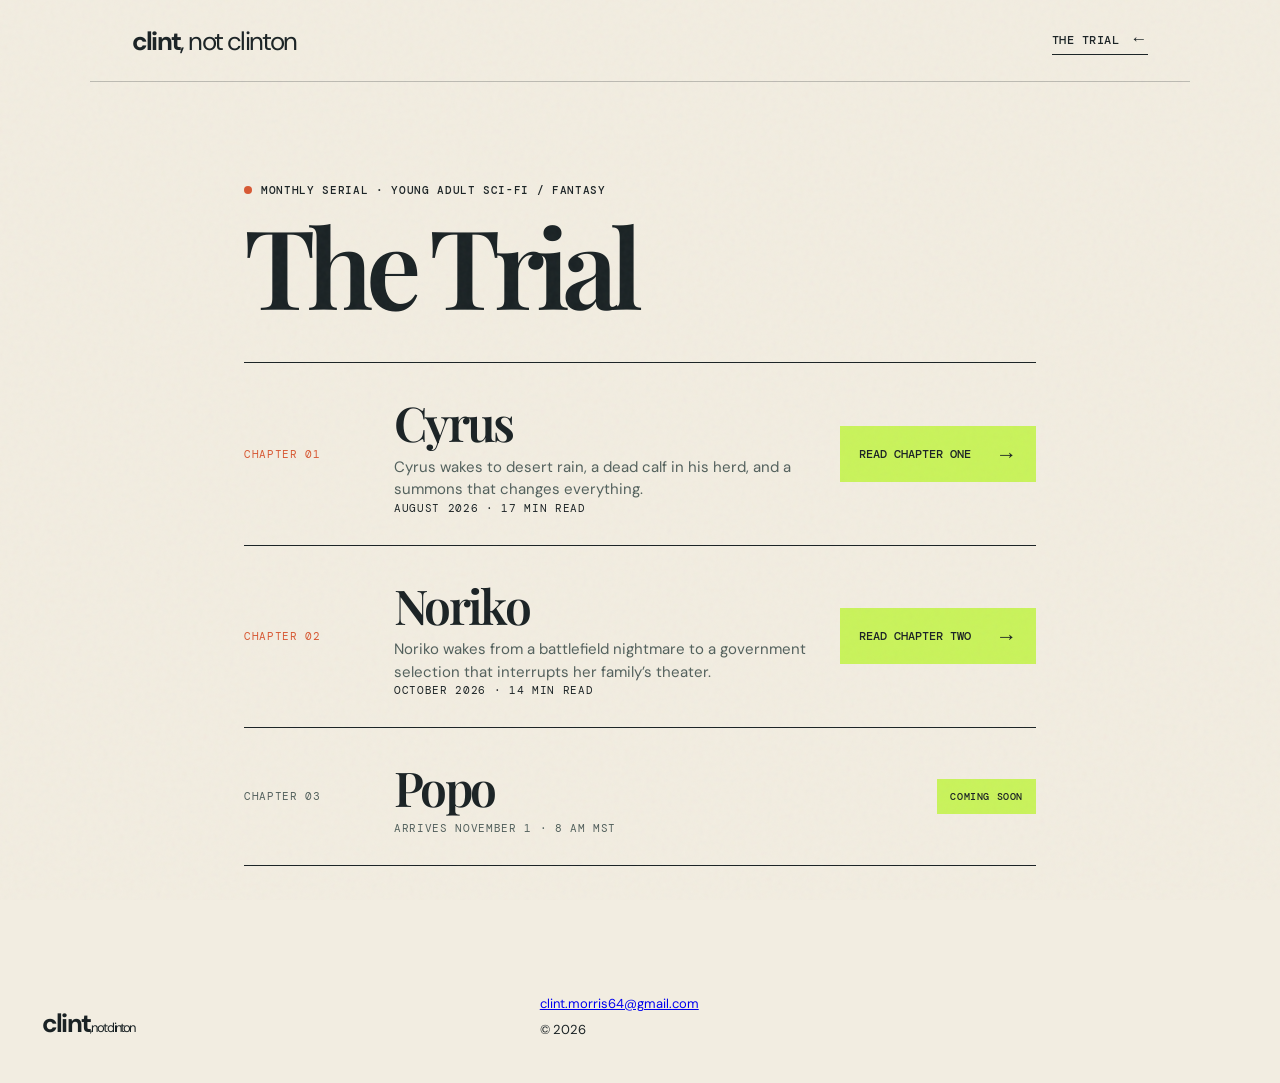
==== outputs/chapters/index.html @ 6f0dc8ef "Publish Chapter Two: Noriko" ====
<!doctype html>
<html lang="en">
  <head>
    <!-- Google tag (gtag.js) -->
    <script async src="https://www.googletagmanager.com/gtag/js?id=G-DGFQCJ4CBD"></script>
    <script>
      window.dataLayer = window.dataLayer || [];
      function gtag(){dataLayer.push(arguments);}
      gtag('js', new Date());
      gtag('config', 'G-DGFQCJ4CBD');
    </script>
    <meta charset="UTF-8" />
    <meta name="viewport" content="width=device-width, initial-scale=1.0" />
    <meta name="description" content="Read The Trial, a monthly young adult sci-fi fantasy serial by Clint." />
    <title>The Trial — Chapters | Clint, not Clinton</title>
    <link rel="preconnect" href="https://fonts.googleapis.com" />
    <link rel="preconnect" href="https://fonts.gstatic.com" crossorigin />
    <link href="https://fonts.googleapis.com/css2?family=DM+Mono:wght@400;500&family=DM+Sans:opsz,wght@9..40,400;9..40,500;9..40,700&family=Playfair+Display:ital,wght@0,600;0,700;1,600&display=swap" rel="stylesheet" />
    <link rel="stylesheet" href="../styles.css" />
    <link rel="stylesheet" href="library.css" />
  </head>
  <body class="chapters-page">
    <div class="grain" aria-hidden="true"></div>
    <header class="site-header chapters-header">
      <a class="wordmark" href="../index.html">clint<span>, not clinton</span></a>
      <a class="text-link" href="../index.html#fiction">The Trial <b>←</b></a>
    </header>
    <main>
      <section class="chapters-hero">
        <p class="eyebrow"><span></span> Monthly serial · Young adult sci-fi / fantasy</p>
        <h1>The Trial</h1>
      </section>
      <section class="chapters-list" aria-label="The Trial chapters">
        <article class="chapter-library-entry">
          <p class="chapter-library-number">Chapter 01</p>
          <div>
            <h2>Cyrus</h2>
            <p>Cyrus wakes to desert rain, a dead calf in his herd, and a summons that changes everything.</p>
            <p class="chapter-library-meta">August 2026 · 17 min read</p>
          </div>
          <a class="button" href="cyrus.html">Read Chapter One <span>→</span></a>
        </article>
        <article class="chapter-library-entry">
          <p class="chapter-library-number">Chapter 02</p>
          <div>
            <h2>Noriko</h2>
            <p>Noriko wakes from a battlefield nightmare to a government selection that interrupts her family’s theater.</p>
            <p class="chapter-library-meta">October 2026 · 14 min read</p>
          </div>
          <a class="button" href="noriko.html">Read Chapter Two <span>→</span></a>
        </article>
        <article class="chapter-library-entry coming-soon">
          <p class="chapter-library-number">Chapter 03</p>
          <div><h2>Popo</h2><p class="chapter-library-meta">Arrives November 1 · 8 AM MST</p></div>
          <span class="chapter-library-status">Coming soon</span>
        </article>
      </section>
    </main>
    <footer><a class="wordmark" href="../index.html">clint<span>, not clinton</span></a><div><a href="mailto:clint.morris64@gmail.com">clint.morris64@gmail.com</a><span>© 2026</span></div></footer>
  </body>
</html>
---- outputs/styles.css ----
:root{--ink:#1a2224;--paper:#ede7da;--acid:#c9f35b;--rust:#d85832;--line:rgba(26,34,36,.25)}*{box-sizing:border-box}html{scroll-behavior:smooth}body{margin:0;background:var(--paper);color:var(--ink);font-family:"DM Sans",sans-serif}.grain{position:fixed;inset:0;pointer-events:none;z-index:5;opacity:.055;background-image:url("data:image/svg+xml,%3Csvg viewBox='0 0 180 180' xmlns='http://www.w3.org/2000/svg'%3E%3Cfilter id='n'%3E%3CfeTurbulence type='fractalNoise' baseFrequency='.95' numOctaves='2' stitchTiles='stitch'/%3E%3C/filter%3E%3Crect width='100%25' height='100%25' filter='url(%23n)' opacity='.7'/%3E%3C/svg%3E")}.site-header{height:82px;display:flex;align-items:center;justify-content:space-between;max-width:1280px;margin:auto;padding:0 42px;border-bottom:1px solid var(--line)}.wordmark{font:700 26px "DM Sans";letter-spacing:-1.8px;color:var(--ink);text-decoration:none}.wordmark span{font-weight:400}.site-header nav{display:flex;gap:30px}.site-header nav a{color:var(--ink);text-decoration:none;font:500 13px "DM Mono";text-transform:uppercase;letter-spacing:.08em}.site-header nav .active{border-bottom:2px solid var(--rust);padding-bottom:5px}.menu-toggle{display:none;background:none;border:0;font:500 12px "DM Mono";text-transform:uppercase;color:var(--ink)}.hero{max-width:1280px;margin:auto;padding:83px 42px 70px;position:relative;overflow:hidden}.eyebrow,.kicker,.section-label{font:500 11px "DM Mono";letter-spacing:.06em;text-transform:uppercase}.eyebrow{display:flex;align-items:center;gap:9px}.eyebrow span{display:inline-block;width:8px;height:8px;border-radius:50%;background:var(--rust)}.hero-layout{display:grid;grid-template-columns:1fr 280px;gap:50px;align-items:end}.hero h1{font:600 clamp(57px,8.6vw,124px)/.9 "Playfair Display";letter-spacing:-.065em;margin:44px 0 0}.hero h1 em,.subscribe h2 em{font-weight:600;color:var(--rust)}.hero-aside{padding-bottom:11px}.hero-aside p{font-size:16px;line-height:1.5;margin:0 0 25px}.text-link{color:var(--ink);font:500 12px "DM Mono";text-transform:uppercase;letter-spacing:.04em;text-decoration:none;border-bottom:1px solid var(--ink);padding-bottom:5px}.text-link b{font-size:17px;margin-left:4px}.orbital-mark{position:absolute;right:-44px;top:59px;width:192px;height:192px;border:1px solid var(--ink);border-radius:50%;font:11px "DM Mono";padding:68px 0 0 48px}.orbital-ring{position:absolute;width:130px;height:50px;border:1px solid var(--ink);border-radius:50%;left:28px;top:71px;transform:rotate(-28deg)}.orbital-dot{position:absolute;background:var(--rust);width:12px;height:12px;border-radius:50%;top:34px;left:62px}.release{background:var(--ink);color:var(--paper);padding:62px max(42px,calc((100vw - 1196px)/2)) 76px}.release .section-label{color:var(--acid);margin-bottom:38px}.release-grid{display:grid;grid-template-columns:minmax(270px,440px) 1fr;gap:clamp(45px,9vw,150px);align-items:center}.cover-art{height:470px;background:#243a41;position:relative;overflow:hidden;padding:35px;color:#f6f0df;font:600 35px/.9 "Playfair Display";letter-spacing:-.06em}.cover-art p{position:relative;z-index:2;margin:0}.cover-art p span{margin-left:38px}.cover-art small{position:absolute;bottom:32px;letter-spacing:.1em;font:10px "DM Mono";z-index:2}.sun{position:absolute;background:var(--acid);border-radius:50%;width:234px;height:234px;right:-40px;top:-70px;box-shadow:0 0 0 23px rgba(201,243,91,.12)}.planet{position:absolute;border-radius:50%;width:260px;height:260px;background:#d9663f;bottom:-117px;left:-65px}.ship{position:absolute;width:155px;height:2px;top:226px;left:159px;background:#f9eccd;transform:rotate(-25deg);box-shadow:0 0 14px #fff}.ship:after{content:"";position:absolute;right:0;top:-4px;border-left:19px solid #f9eccd;border-top:5px solid transparent;border-bottom:5px solid transparent}.cover-grid{position:absolute;inset:0;background:linear-gradient(90deg,transparent 49.8%,rgba(246,240,223,.24) 50%,transparent 50.2%),linear-gradient(0deg,transparent 49.8%,rgba(246,240,223,.24) 50%,transparent 50.2%);background-size:100% 82px,82px 100%;opacity:.35}.release-copy .kicker{color:var(--acid)}.release h2,.work h2,.subscribe h2{font:600 clamp(42px,5vw,74px)/.93 "Playfair Display";letter-spacing:-.06em;margin:18px 0 22px}.lede{max-width:480px;font-size:17px;line-height:1.55;color:#d9d4c9}.chapter-meta{display:flex;gap:18px;margin:29px 0;font:11px "DM Mono";color:#aeb9b5}.chapter-meta span+span:before{content:"/";margin-right:18px;color:var(--rust)}.button{display:inline-flex;align-items:center;gap:25px;padding:14px 19px;background:var(--acid);color:var(--ink);font:500 12px "DM Mono";text-transform:uppercase;text-decoration:none}.button span{font-size:21px}.chapter{max-width:1280px;margin:auto;padding:89px 42px 94px;border-bottom:1px solid var(--line);display:grid;grid-template-columns:1fr 2.2fr .7fr;gap:35px}.chapter-number{font:12px "DM Mono";letter-spacing:.1em}.chapter-number strong{font:400 79px/.8 "Playfair Display";letter-spacing:-.07em;display:block;margin-top:15px}.chapter-excerpt{max-width:600px}.chapter-excerpt .opening{font:600 clamp(25px,3vw,38px)/1.15 "Playfair Display";letter-spacing:-.04em;margin:14px 0 32px}.chapter-note{border-left:1px solid var(--line);padding:5px 0 0 20px;align-self:end}.chapter-note span{color:var(--rust);font:18px "DM Mono"}.chapter-note p{font-size:13px;line-height:1.4}.work{max-width:1280px;margin:auto;padding:80px 42px}.section-heading{display:flex;justify-content:space-between;align-items:end;margin-bottom:38px}.section-heading h2{margin:13px 0 0}.project-grid{display:grid;grid-template-columns:1.1fr 1fr 1fr;gap:20px}.project-image{height:282px;position:relative;overflow:hidden}.project-info p{font:10px "DM Mono";letter-spacing:.07em;margin:13px 0 6px}.project-info h3{font:600 22px "Playfair Display";letter-spacing:-.035em;margin:0}.project-one .project-image{background:#b2c4bc}.wire-sculpture{position:absolute;width:150px;height:235px;border:2px solid #202c32;border-radius:47% 53% 39% 61%;left:50%;top:34px;transform:translateX(-50%) rotate(18deg);box-shadow:37px -19px 0 -1px #b2c4bc,37px -19px 0 1px #202c32,19px 44px 0 -1px #b2c4bc,19px 44px 0 1px #202c32}.project-two .project-image{background:#d64f2d}.wood-block{width:150px;height:195px;position:absolute;left:35%;top:61px;background:#c79b6a;transform:rotate(-13deg);box-shadow:14px 17px 0 #9e6845}.wood-sun{position:absolute;width:73px;height:73px;border:5px solid var(--acid);border-radius:50%;top:45px;right:31px}.project-three .project-image{background:var(--acid);padding:27px}.project-three .project-image span{position:relative;font:600 44px/.75 "DM Mono";letter-spacing:-.1em}.zine-lines{position:absolute;left:0;right:0;bottom:32px;height:42px;background:repeating-linear-gradient(0deg,transparent 0 5px,var(--ink) 6px 8px,transparent 9px 13px);opacity:.85}.notes{max-width:1280px;margin:auto;padding:0 42px 80px}.notes .section-label{margin-bottom:25px}.notes-list{border-top:1px solid var(--ink)}.notes-list a{display:grid;grid-template-columns:100px 1fr 25px;gap:18px;align-items:center;border-bottom:1px solid var(--line);padding:21px 0;color:var(--ink);text-decoration:none;font:600 clamp(19px,2.3vw,28px) "Playfair Display";letter-spacing:-.035em}.note-date{font:11px "DM Mono";letter-spacing:.05em}.notes-list b{font:500 23px "DM Mono"}.subscribe{background:var(--rust);padding:76px max(42px,calc((100vw - 1196px)/2));display:grid;grid-template-columns:1fr 380px;gap:70px;align-items:end}.subscribe h2{color:#fff7e7;margin-top:21px}.subscribe label,.form-note{display:block;font:11px "DM Mono";letter-spacing:.04em}.email-row{display:flex;border-bottom:1px solid var(--ink);margin:14px 0 12px}.email-row input{flex:1;min-width:0;padding:13px 0;background:transparent;border:0;outline:0;font:17px "DM Sans";color:var(--ink)}.email-row input::placeholder{color:rgba(26,34,36,.64)}.email-row button{border:0;background:transparent;font-size:30px;cursor:pointer;color:var(--ink)}.form-note{margin:0}footer{max-width:1280px;margin:auto;padding:38px 42px 43px;display:grid;grid-template-columns:1.4fr 1fr 1fr;gap:30px;align-items:end}footer p,footer a,footer span{font-size:13px;line-height:1.5;margin:0}footer div{display:flex;flex-direction:column;gap:7px;align-items:start}.toast{position:fixed;right:23px;bottom:23px;background:var(--ink);color:var(--paper);padding:16px 20px;font:12px "DM Mono";transform:translateY(100px);opacity:0;transition:.3s;z-index:8}.toast.show{transform:translateY(0);opacity:1}@media(max-width:700px){.site-header{height:68px;padding:0 20px}.wordmark{font-size:22px}.site-header nav{display:none}.menu-toggle{display:block}.menu-toggle i{display:inline-block;width:13px;border-top:1px solid;margin-left:7px;vertical-align:middle}.site-header nav.open{display:flex;position:absolute;top:68px;left:0;right:0;z-index:6;background:var(--paper);padding:20px;flex-direction:column;gap:19px;border-bottom:1px solid var(--line)}.hero{padding:56px 20px 60px}.hero-layout{display:block}.hero h1{font-size:57px;margin-top:34px}.hero-aside{max-width:300px;margin-top:36px}.orbital-mark{width:120px;height:120px;right:-32px;top:45px;padding:42px 0 0 28px;font-size:8px}.orbital-ring{width:84px;height:30px;left:17px;top:44px}.orbital-dot{top:20px;left:40px;width:8px;height:8px}.release{padding:46px 20px 54px}.release-grid{grid-template-columns:1fr;gap:37px}.cover-art{height:380px}.release h2{font-size:54px}.chapter{padding:58px 20px;display:block}.chapter-number strong{font-size:60px}.chapter-excerpt{margin-top:42px}.chapter-note{margin-top:45px}.work{padding:57px 20px}.section-heading{display:block}.section-heading .text-link{display:inline-block;margin-top:20px}.project-grid{grid-template-columns:1fr;gap:34px}.project-image{height:270px}.notes{padding:0 20px 60px}.notes-list a{grid-template-columns:66px 1fr 18px;font-size:20px}.subscribe{padding:56px 20px;display:block}.subscribe form{margin-top:43px}footer{padding:30px 20px;display:flex;flex-direction:column;align-items:flex-start;gap:22px}}
---- outputs/chapters/library.css ----
.chapters-page {
  background: #f2ede1;
}

.chapters-header {
  max-width: 1100px;
}

.chapters-hero,
.chapters-list {
  max-width: 860px;
  margin: 0 auto;
}

.chapters-hero {
  padding: 90px 34px 48px;
}

.chapters-hero h1 {
  margin: 18px 0 0;
  font: 600 clamp(58px, 9vw, 110px)/.9 "Playfair Display", serif;
  letter-spacing: -.07em;
}

.chapters-list {
  padding: 0 34px 90px;
}

.chapter-library-entry {
  display: grid;
  grid-template-columns: 125px 1fr auto;
  gap: 25px;
  align-items: center;
  padding: 30px 0;
  border-top: 1px solid var(--ink);
}

.chapter-library-entry:last-child {
  border-bottom: 1px solid var(--ink);
}

.chapter-library-number,
.chapter-library-meta {
  margin: 0;
  font: 11px "DM Mono", monospace;
  letter-spacing: .06em;
  text-transform: uppercase;
}

.chapter-library-number {
  color: var(--rust);
}

.chapter-library-entry h2 {
  margin: 7px 0 10px;
  font: 600 clamp(30px, 4vw, 48px)/.95 "Playfair Display", serif;
  letter-spacing: -.055em;
}

.chapter-library-entry p:not(.chapter-library-number):not(.chapter-library-meta) {
  max-width: 470px;
  margin: 0;
  color: #52605c;
  font-size: 15px;
  line-height: 1.5;
}

.chapter-library-entry.coming-soon {
  color: #52605c;
}

.chapter-library-entry.coming-soon h2 {
  color: var(--ink);
}

.chapter-library-entry.coming-soon .chapter-library-number {
  color: #52605c;
}

.chapter-library-status {
  padding: 11px 13px;
  color: var(--ink);
  background: var(--acid);
  font: 500 10px "DM Mono", monospace;
  letter-spacing: .06em;
  text-transform: uppercase;
}

@media (max-width: 700px) {
  .chapters-hero {
    padding: 58px 20px 39px;
  }

  .chapters-list {
    padding: 0 20px 62px;
  }

  .chapter-library-entry {
    grid-template-columns: 1fr;
    gap: 12px;
  }

  .chapter-library-entry .button,
  .chapter-library-status {
    justify-self: start;
  }
}
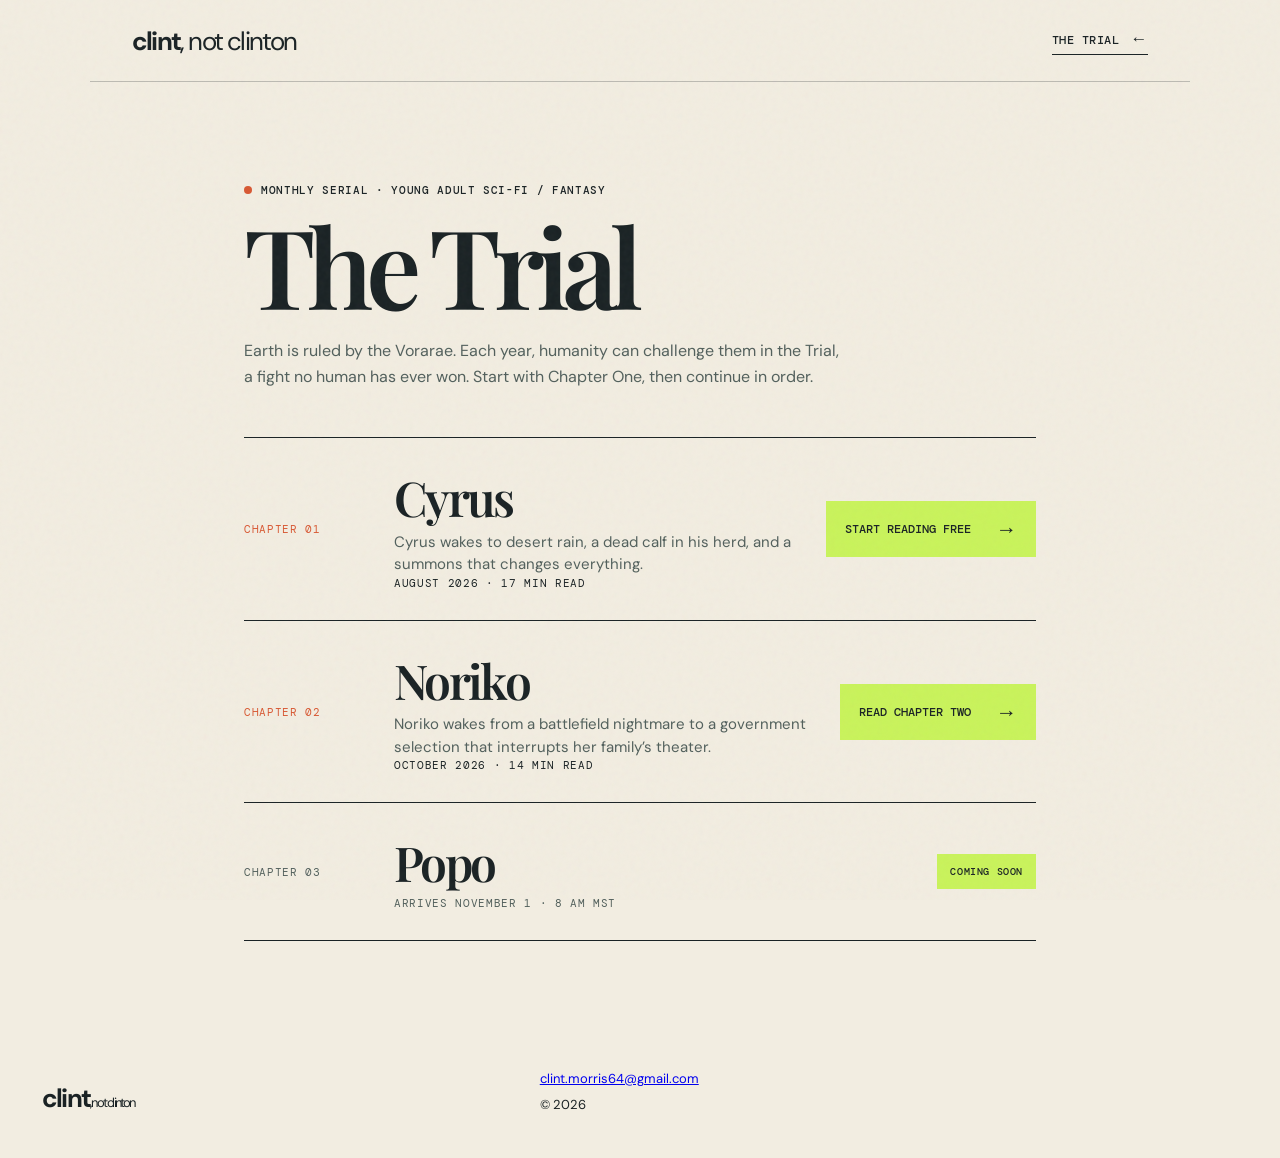
==== commit 47007378: "Improve Trial chapter discovery and navigation" ====
--- a/outputs/chapters/index.html
+++ b/outputs/chapters/index.html
@@ -17,7 +17,7 @@
     <link rel="preconnect" href="https://fonts.gstatic.com" crossorigin />
     <link href="https://fonts.googleapis.com/css2?family=DM+Mono:wght@400;500&family=DM+Sans:opsz,wght@9..40,400;9..40,500;9..40,700&family=Playfair+Display:ital,wght@0,600;0,700;1,600&display=swap" rel="stylesheet" />
     <link rel="stylesheet" href="../styles.css" />
-    <link rel="stylesheet" href="library.css" />
+    <link rel="stylesheet" href="library.css?v=20261022" />
   </head>
   <body class="chapters-page">
     <div class="grain" aria-hidden="true"></div>
@@ -29,18 +29,19 @@
       <section class="chapters-hero">
         <p class="eyebrow"><span></span> Monthly serial · Young adult sci-fi / fantasy</p>
         <h1>The Trial</h1>
+        <p class="chapters-intro">Earth is ruled by the Vorarae. Each year, humanity can challenge them in the Trial, a fight no human has ever won. Start with Chapter One, then continue in order.</p>
       </section>
       <section class="chapters-list" aria-label="The Trial chapters">
-        <article class="chapter-library-entry">
+        <article class="chapter-library-entry" id="chapter-01">
           <p class="chapter-library-number">Chapter 01</p>
           <div>
             <h2>Cyrus</h2>
             <p>Cyrus wakes to desert rain, a dead calf in his herd, and a summons that changes everything.</p>
             <p class="chapter-library-meta">August 2026 · 17 min read</p>
           </div>
-          <a class="button" href="cyrus.html">Read Chapter One <span>→</span></a>
+          <a class="button" href="cyrus.html" data-analytics-event="start_reading_click">Start Reading Free <span>→</span></a>
         </article>
-        <article class="chapter-library-entry">
+        <article class="chapter-library-entry" id="chapter-02">
           <p class="chapter-library-number">Chapter 02</p>
           <div>
             <h2>Noriko</h2>
@@ -49,7 +50,7 @@
           </div>
           <a class="button" href="noriko.html">Read Chapter Two <span>→</span></a>
         </article>
-        <article class="chapter-library-entry coming-soon">
+        <article class="chapter-library-entry coming-soon" id="chapter-03">
           <p class="chapter-library-number">Chapter 03</p>
           <div><h2>Popo</h2><p class="chapter-library-meta">Arrives November 1 · 8 AM MST</p></div>
           <span class="chapter-library-status">Coming soon</span>
@@ -57,5 +58,6 @@
       </section>
     </main>
     <footer><a class="wordmark" href="../index.html">clint<span>, not clinton</span></a><div><a href="mailto:clint.morris64@gmail.com">clint.morris64@gmail.com</a><span>© 2026</span></div></footer>
+    <script src="../script.js?v=20261022"></script>
   </body>
 </html>
--- a/outputs/chapters/library.css
+++ b/outputs/chapters/library.css
@@ -20,6 +20,14 @@
   margin: 18px 0 0;
   font: 600 clamp(58px, 9vw, 110px)/.9 "Playfair Display", serif;
   letter-spacing: -.07em;
+}
+
+.chapters-intro {
+  max-width: 600px;
+  margin: 24px 0 0;
+  color: #52605c;
+  font-size: 16px;
+  line-height: 1.6;
 }
 
 .chapters-list {
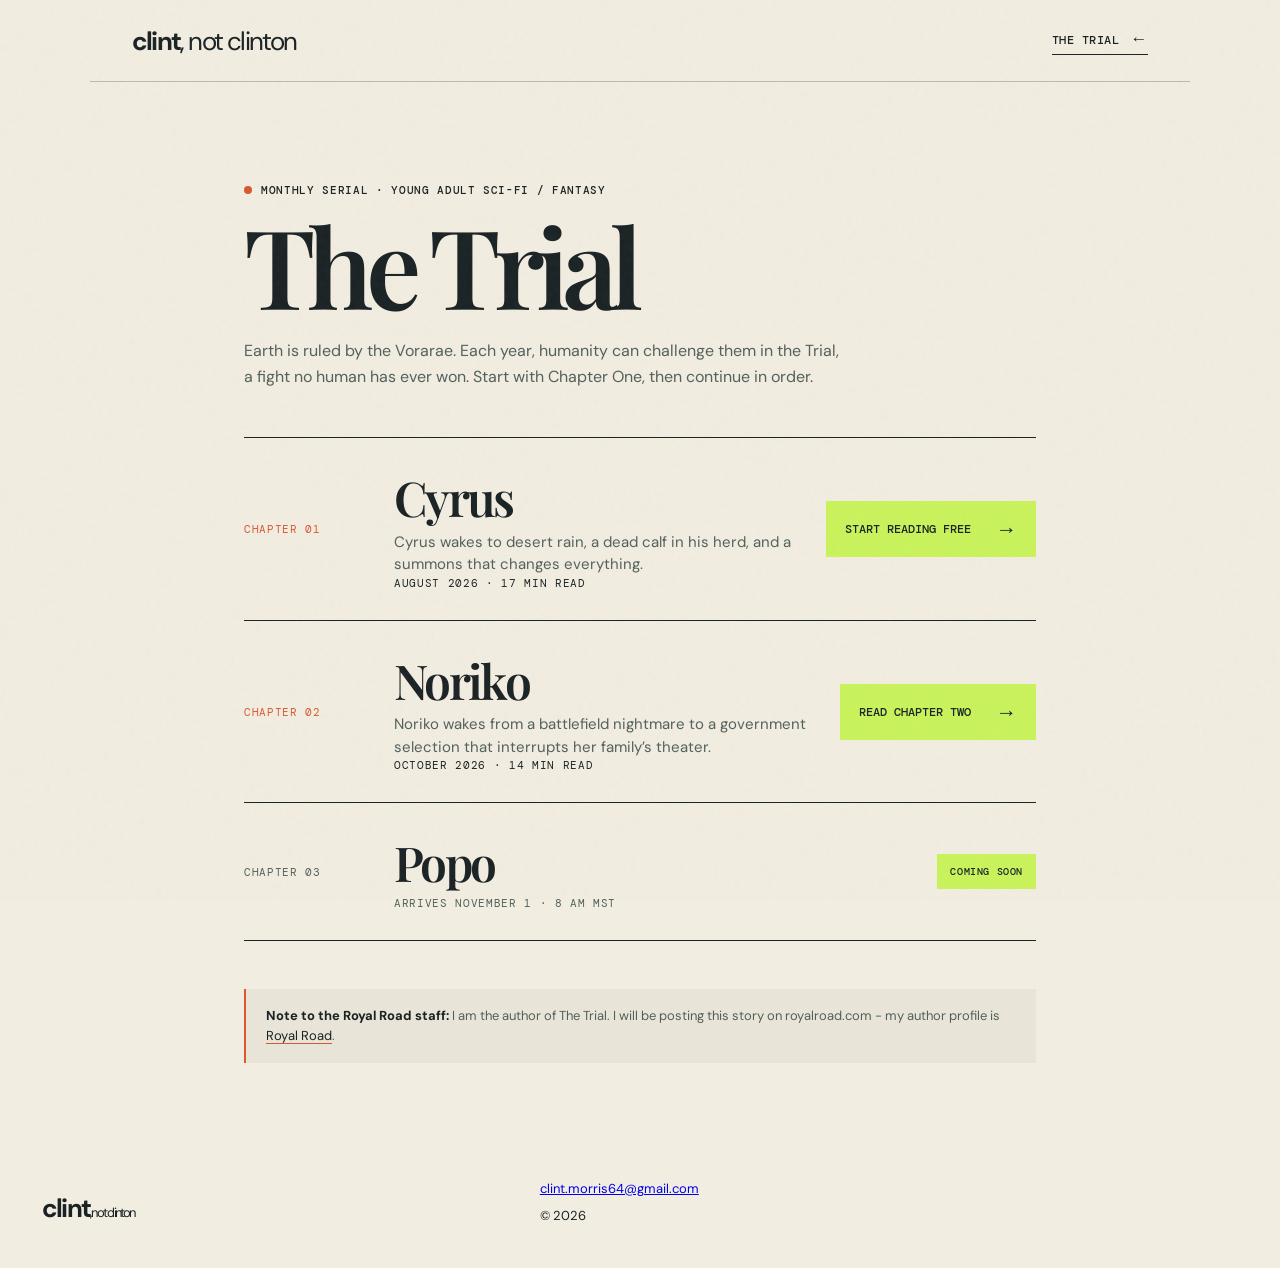
==== commit 5be4682a: "Add Royal Road authorship note to chapter index" ====
--- a/outputs/chapters/index.html
+++ b/outputs/chapters/index.html
@@ -56,6 +56,9 @@
           <span class="chapter-library-status">Coming soon</span>
         </article>
       </section>
+      <aside class="ownership-note">
+        <p><strong>Note to the Royal Road staff:</strong> I am the author of The Trial. I will be posting this story on royalroad.com - my author profile is <a href="https://www.royalroad.com/profile/1113877/fictions" target="_blank" rel="noopener noreferrer">Royal Road</a>.</p>
+      </aside>
     </main>
     <footer><a class="wordmark" href="../index.html">clint<span>, not clinton</span></a><div><a href="mailto:clint.morris64@gmail.com">clint.morris64@gmail.com</a><span>© 2026</span></div></footer>
     <script src="../script.js?v=20261022"></script>
--- a/outputs/chapters/library.css
+++ b/outputs/chapters/library.css
@@ -32,6 +32,31 @@
 
 .chapters-list {
   padding: 0 34px 90px;
+}
+
+.ownership-note {
+  max-width: 792px;
+  margin: -42px auto 78px;
+  padding: 17px 20px;
+  border-left: 2px solid var(--rust);
+  background: rgba(26, 34, 36, .045);
+}
+
+.ownership-note p {
+  margin: 0;
+  color: #52605c;
+  font-size: 13px;
+  line-height: 1.55;
+}
+
+.ownership-note strong {
+  color: var(--ink);
+}
+
+.ownership-note a {
+  color: var(--ink);
+  text-decoration-color: var(--rust);
+  text-underline-offset: 3px;
 }
 
 .chapter-library-entry {
@@ -103,6 +128,10 @@
     padding: 0 20px 62px;
   }
 
+  .ownership-note {
+    margin: -34px 20px 56px;
+  }
+
   .chapter-library-entry {
     grid-template-columns: 1fr;
     gap: 12px;
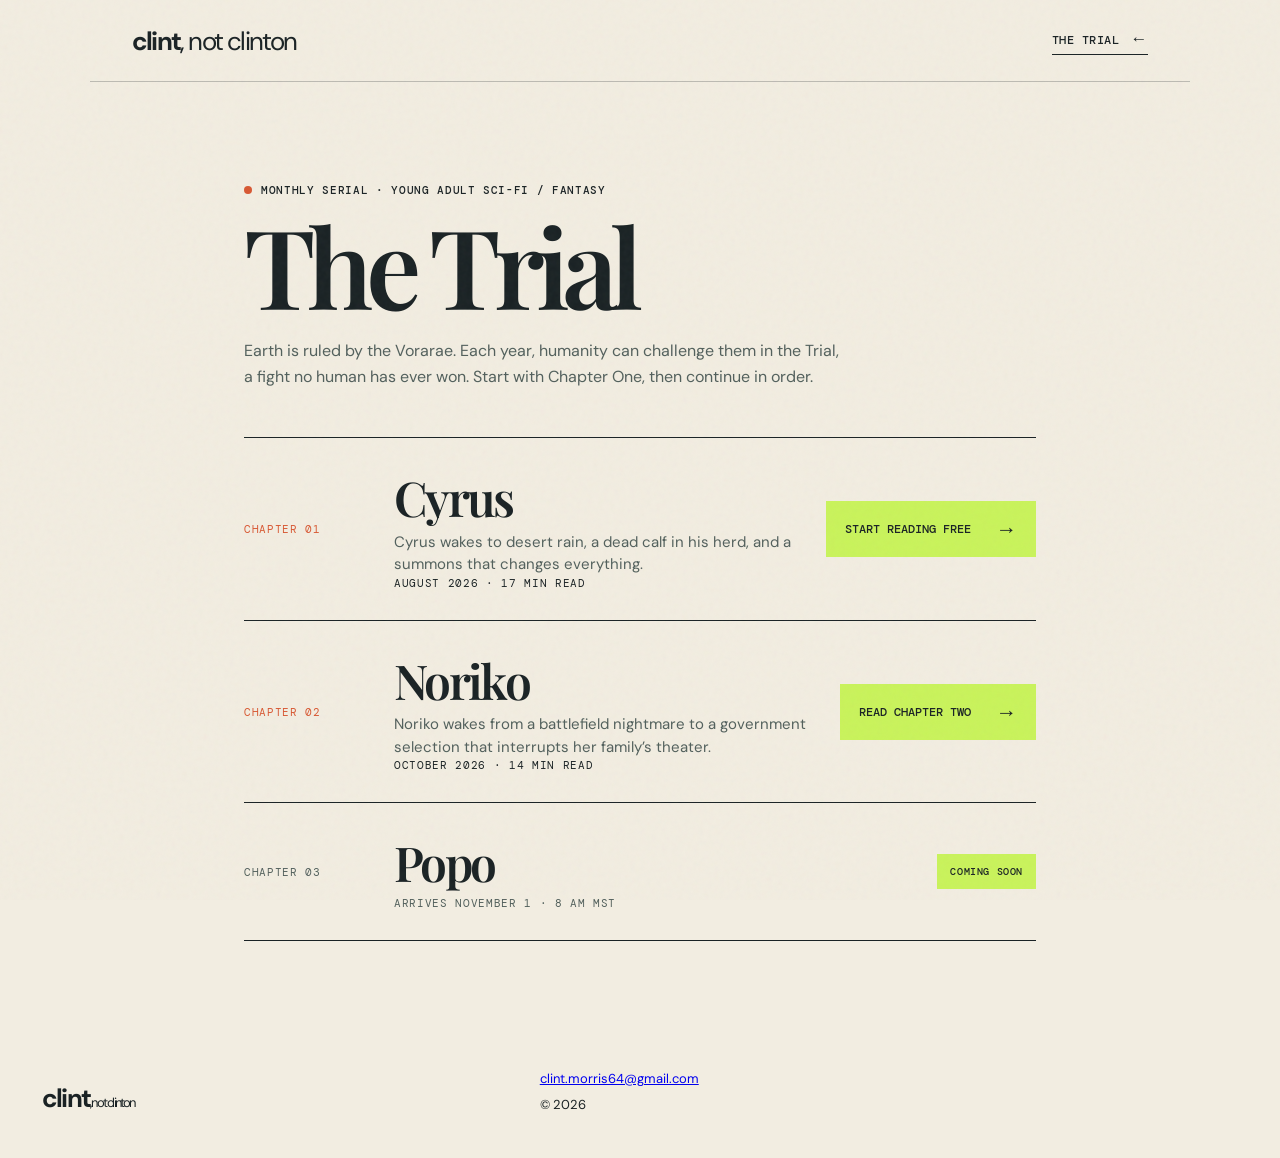
==== commit 17dee499: "Remove Royal Road verification note" ====
--- a/outputs/chapters/index.html
+++ b/outputs/chapters/index.html
@@ -17,7 +17,7 @@
     <link rel="preconnect" href="https://fonts.gstatic.com" crossorigin />
     <link href="https://fonts.googleapis.com/css2?family=DM+Mono:wght@400;500&family=DM+Sans:opsz,wght@9..40,400;9..40,500;9..40,700&family=Playfair+Display:ital,wght@0,600;0,700;1,600&display=swap" rel="stylesheet" />
     <link rel="stylesheet" href="../styles.css" />
-    <link rel="stylesheet" href="library.css?v=20261022" />
+    <link rel="stylesheet" href="library.css?v=20261025" />
   </head>
   <body class="chapters-page">
     <div class="grain" aria-hidden="true"></div>
@@ -56,9 +56,6 @@
           <span class="chapter-library-status">Coming soon</span>
         </article>
       </section>
-      <aside class="ownership-note">
-        <p><strong>Note to the Royal Road staff:</strong> I am the author of The Trial. I will be posting this story on royalroad.com - my author profile is <a href="https://www.royalroad.com/profile/1113877/fictions" target="_blank" rel="noopener noreferrer">Royal Road</a>.</p>
-      </aside>
     </main>
     <footer><a class="wordmark" href="../index.html">clint<span>, not clinton</span></a><div><a href="mailto:clint.morris64@gmail.com">clint.morris64@gmail.com</a><span>© 2026</span></div></footer>
     <script src="../script.js?v=20261022"></script>
--- a/outputs/chapters/library.css
+++ b/outputs/chapters/library.css
@@ -32,31 +32,6 @@
 
 .chapters-list {
   padding: 0 34px 90px;
-}
-
-.ownership-note {
-  max-width: 792px;
-  margin: -42px auto 78px;
-  padding: 17px 20px;
-  border-left: 2px solid var(--rust);
-  background: rgba(26, 34, 36, .045);
-}
-
-.ownership-note p {
-  margin: 0;
-  color: #52605c;
-  font-size: 13px;
-  line-height: 1.55;
-}
-
-.ownership-note strong {
-  color: var(--ink);
-}
-
-.ownership-note a {
-  color: var(--ink);
-  text-decoration-color: var(--rust);
-  text-underline-offset: 3px;
 }
 
 .chapter-library-entry {
@@ -128,10 +103,6 @@
     padding: 0 20px 62px;
   }
 
-  .ownership-note {
-    margin: -34px 20px 56px;
-  }
-
   .chapter-library-entry {
     grid-template-columns: 1fr;
     gap: 12px;
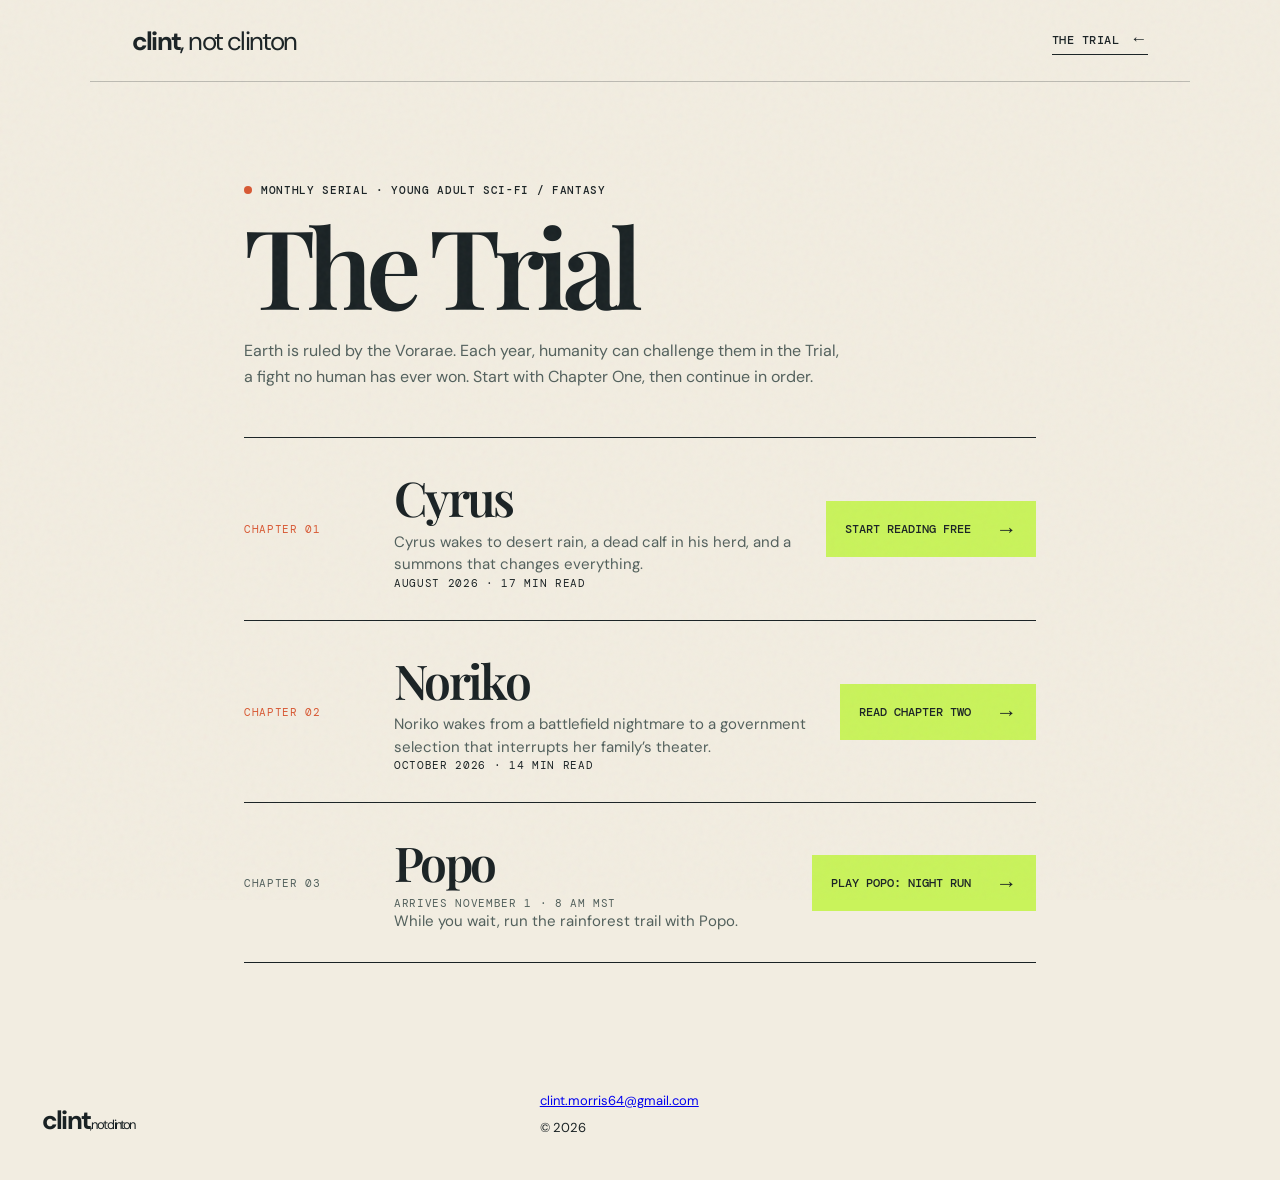
==== commit c77e8d67: "Add Popo jungle runner game to site" ====
--- a/outputs/chapters/index.html
+++ b/outputs/chapters/index.html
@@ -52,8 +52,8 @@
         </article>
         <article class="chapter-library-entry coming-soon" id="chapter-03">
           <p class="chapter-library-number">Chapter 03</p>
-          <div><h2>Popo</h2><p class="chapter-library-meta">Arrives November 1 · 8 AM MST</p></div>
-          <span class="chapter-library-status">Coming soon</span>
+          <div><h2>Popo</h2><p class="chapter-library-meta">Arrives November 1 · 8 AM MST</p><p>While you wait, run the rainforest trail with Popo.</p></div>
+          <a class="button" href="../games/popo-night-run.html">Play Popo: Night Run <span>→</span></a>
         </article>
       </section>
     </main>
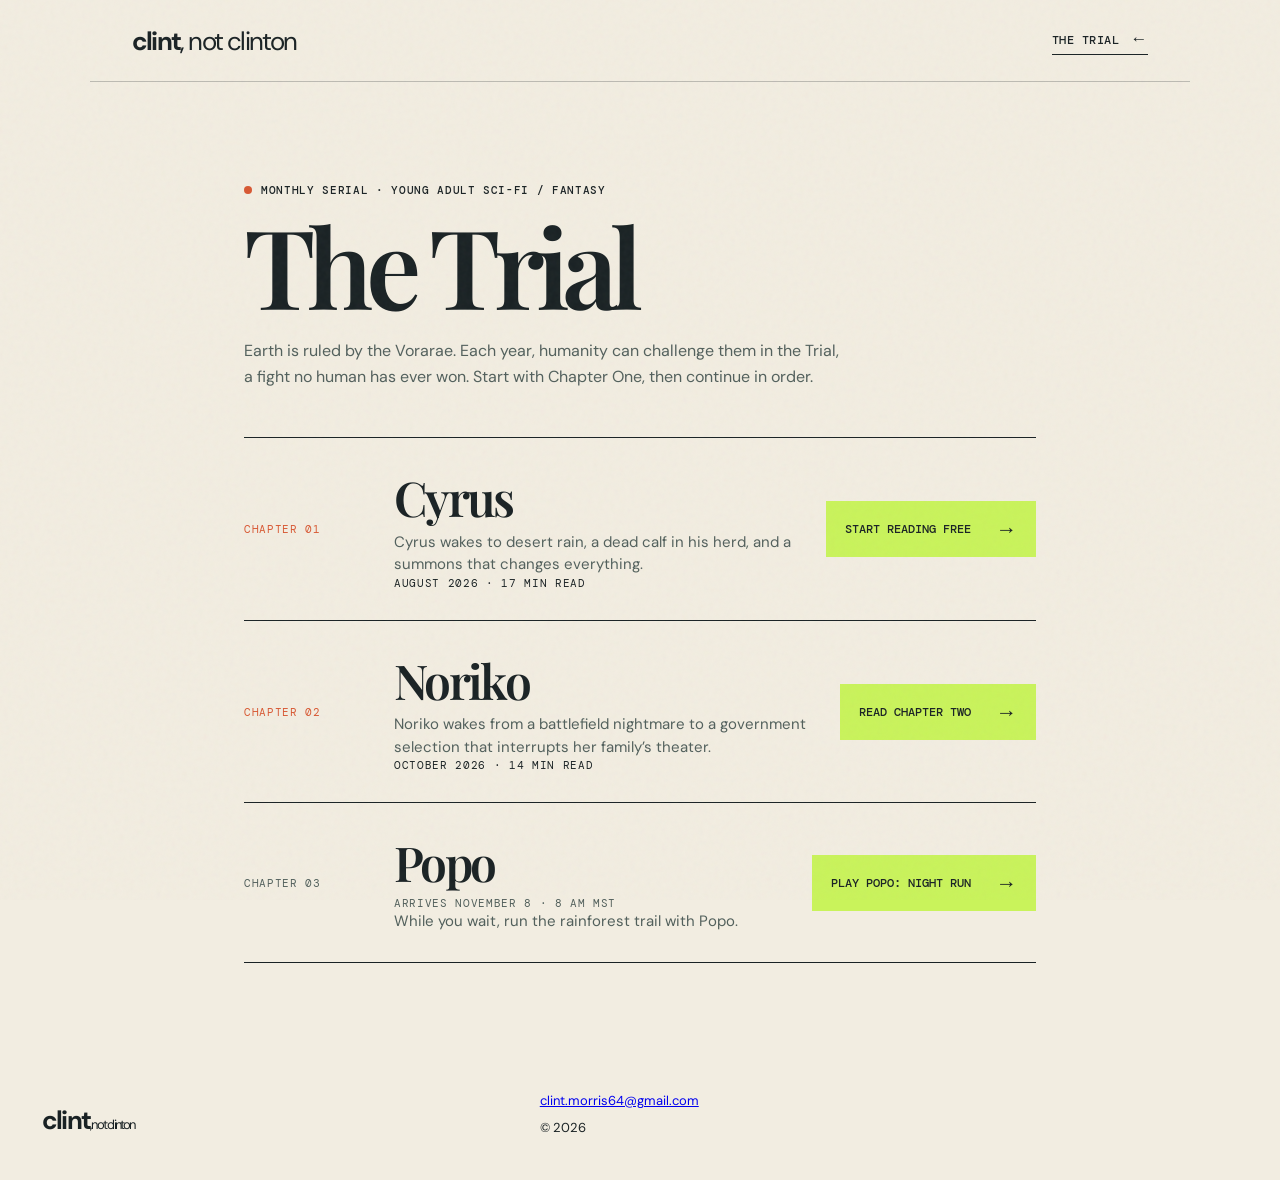
==== commit 5126bfb1: "Move Chapter Three release to November 8" ====
--- a/outputs/chapters/index.html
+++ b/outputs/chapters/index.html
@@ -52,12 +52,12 @@
         </article>
         <article class="chapter-library-entry coming-soon" id="chapter-03">
           <p class="chapter-library-number">Chapter 03</p>
-          <div><h2>Popo</h2><p class="chapter-library-meta">Arrives November 1 · 8 AM MST</p><p>While you wait, run the rainforest trail with Popo.</p></div>
+          <div><h2>Popo</h2><p class="chapter-library-meta">Arrives November 8 · 8 AM MST</p><p>While you wait, run the rainforest trail with Popo.</p></div>
           <a class="button" href="../games/popo-night-run.html">Play Popo: Night Run <span>→</span></a>
         </article>
       </section>
     </main>
     <footer><a class="wordmark" href="../index.html">clint<span>, not clinton</span></a><div><a href="mailto:clint.morris64@gmail.com">clint.morris64@gmail.com</a><span>© 2026</span></div></footer>
-    <script src="../script.js?v=20261022"></script>
+    <script src="../script.js?v=20261101"></script>
   </body>
 </html>
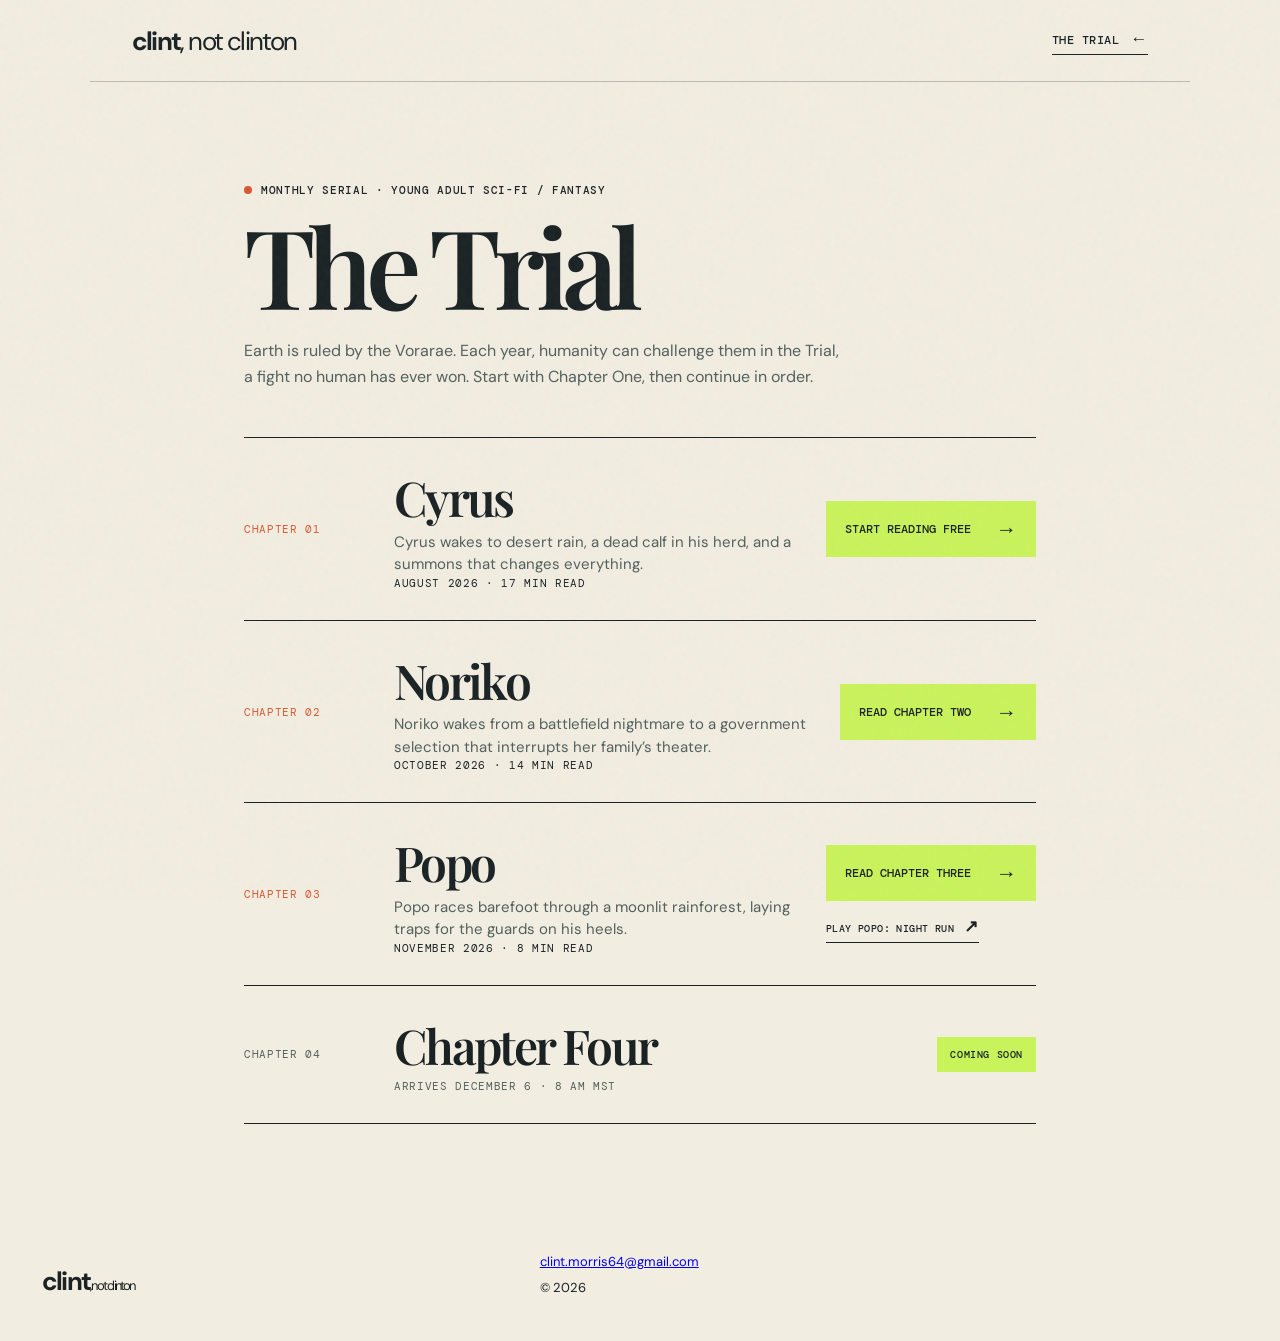
==== commit 915a98fb: "Publish Chapter Three: Popo" ====
--- a/outputs/chapters/index.html
+++ b/outputs/chapters/index.html
@@ -17,7 +17,7 @@
     <link rel="preconnect" href="https://fonts.gstatic.com" crossorigin />
     <link href="https://fonts.googleapis.com/css2?family=DM+Mono:wght@400;500&family=DM+Sans:opsz,wght@9..40,400;9..40,500;9..40,700&family=Playfair+Display:ital,wght@0,600;0,700;1,600&display=swap" rel="stylesheet" />
     <link rel="stylesheet" href="../styles.css" />
-    <link rel="stylesheet" href="library.css?v=20261025" />
+    <link rel="stylesheet" href="library.css?v=20261103" />
   </head>
   <body class="chapters-page">
     <div class="grain" aria-hidden="true"></div>
@@ -50,14 +50,19 @@
           </div>
           <a class="button" href="noriko.html">Read Chapter Two <span>→</span></a>
         </article>
-        <article class="chapter-library-entry coming-soon" id="chapter-03">
+        <article class="chapter-library-entry" id="chapter-03">
           <p class="chapter-library-number">Chapter 03</p>
-          <div><h2>Popo</h2><p class="chapter-library-meta">Arrives November 8 · 8 AM MST</p><p>While you wait, run the rainforest trail with Popo.</p></div>
-          <a class="button" href="../games/popo-night-run.html">Play Popo: Night Run <span>→</span></a>
+          <div><h2>Popo</h2><p>Popo races barefoot through a moonlit rainforest, laying traps for the guards on his heels.</p><p class="chapter-library-meta">November 2026 · 8 min read</p></div>
+          <div class="chapter-entry-actions"><a class="button" href="popo.html" data-analytics-event="start_reading_click">Read Chapter Three <span>→</span></a><a class="text-link" href="../games/popo-night-run.html">Play Popo: Night Run <b>↗</b></a></div>
+        </article>
+        <article class="chapter-library-entry coming-soon" id="chapter-04">
+          <p class="chapter-library-number">Chapter 04</p>
+          <div><h2>Chapter Four</h2><p class="chapter-library-meta">Arrives December 6 · 8 AM MST</p></div>
+          <span class="chapter-library-status">Coming soon</span>
         </article>
       </section>
     </main>
     <footer><a class="wordmark" href="../index.html">clint<span>, not clinton</span></a><div><a href="mailto:clint.morris64@gmail.com">clint.morris64@gmail.com</a><span>© 2026</span></div></footer>
-    <script src="../script.js?v=20261101"></script>
+    <script src="../script.js?v=20261103"></script>
   </body>
 </html>
--- a/outputs/chapters/library.css
+++ b/outputs/chapters/library.css
@@ -94,6 +94,17 @@
   text-transform: uppercase;
 }
 
+.chapter-entry-actions {
+  display: flex;
+  flex-direction: column;
+  align-items: flex-start;
+  gap: 14px;
+}
+
+.chapter-entry-actions .text-link {
+  font-size: 10px;
+}
+
 @media (max-width: 700px) {
   .chapters-hero {
     padding: 58px 20px 39px;
@@ -112,4 +123,8 @@
   .chapter-library-status {
     justify-self: start;
   }
+
+  .chapter-entry-actions {
+    justify-self: start;
+  }
 }
